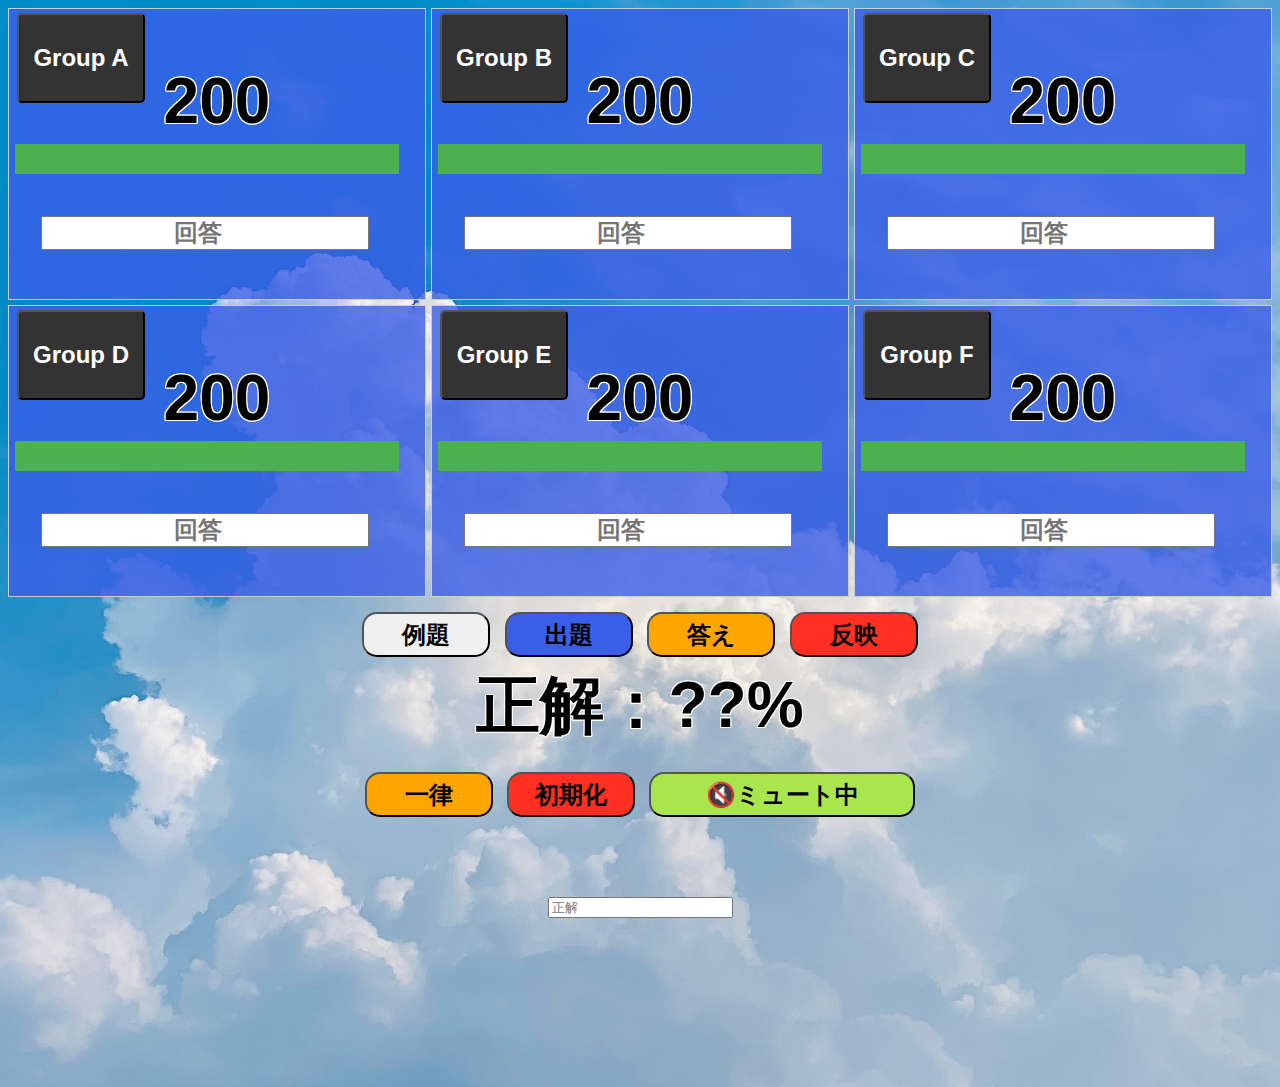
==== Balloon/balloon.html @ 5322d01f "初期体力を変数化" ====
<!DOCTYPE html>
<html lang="en">

<head>
  <meta charset="UTF-8">
  <meta name="viewport" content="width=device-width, initial-scale=1.0">
  <script type="text/javascript" src="./../util/popup.js"></script>
  <script type="text/javascript" src="./../util/audio.js"></script>
  <link rel="stylesheet" href="./../util/default.css" type="text/css">
  <link rel="stylesheet" href="./../util/popup.css" type="text/css">
  <script type="text/javascript" src="popup2.js"></script>
  <link rel="stylesheet" href="popup2.css" type="text/css">
  <title>Percent Balloon</title>
  <style>
    body {
      background-image: url("img/sky.jpg");
      background-size: cover;
      background-position: center;
      background-repeat: no-repeat;
      height: 100vh;
    }

    .grid-container {
      display: grid;
      grid-template-columns: repeat(3, 1fr);
      grid-template-rows: repeat(2, 1fr);
      gap: 5px;
    }

    .website-box {
      position: relative;
      border: 1px solid #ccc;
      padding: 10px;
      height: 30vh;
      text-align: center;
      background-color: rgba(58, 94, 231, 0.8);
    }

    .website-box2 {
      position: relative;
      padding: 10px;
      height: 20vh;
      text-align: center;
    }

    button {
      margin-top: 10px;
    }

    .website-group {
      position: absolute;
      top: 1px;
      left: 5px;
      width: 10vw;
      height: 10vh;
      background-color: #333;
      color: #fff;
      margin: 3px;
      padding: 10px;
      border-radius: 5px;
    }


    .health-bar-container {
      display: flex;
      flex-direction: column;
      align-items: center;
    }

    .health-bar {
      width: 30vw;
      height: 30px;
      background-color: #ddd;
      position: absolute;
      top: 15vh;
      left: 0.5vw;
    }

    .current-health {
      height: 100%;
      background-color: #4CAF50;
      transition: width 0.5s;
    }

    .health-text {
      margin-top: 5vh;
    }

    .answer-text-input {
      width: 25vw;
      position: absolute;
      top: 23vh;
      left: 2.5vw;
    }

    .correct-answer {
      top: 10px;
    }

    .action_button {
      width: 10vw;
      height: 5vh;
      border-radius: 15px;
      margin: calc(5px);
    }
    #muteBtn{width: calc(20vw + 10px);}

    #questionBtn {background: #3a5ee7;}
    #questionBtn:hover {background: #2a4ed7;}
    #answerBtn {background: #ffa500;}
    #answerBtn:hover {background: #ef9500;}
    #reflectBtn {background: #ff2f22;}
    #reflectBtn:hover {background: #ef1f12;}
    #resetBtn {background: #ff2f22;}
    #resetBtn:hover {background: #ef1f12;}
    #addBtn {background: #ffa500;}
    #addBtn:hover {background: #ef9500;}
    #muteBtn{background: #a9e54d;}
    #muteBtn:hover{background: #99d53d;}

  </style>
</head>

<body class="default_text">

  <div class="grid-container">
    <div class="website-box">
      <button class="website-group default_text small_text" onclick="">Group A</button>
      <div class="health-text large_text shadow" id="health-text-1">100</div>
      <div class="health-bar">
        <div class="current-health" id="health-bar-1"></div>
      </div>
      <input type="number" class="answer-text-input default_text small_text" id="answerInput1" placeholder="回答" min="0" step="1" max="100">
    </div>

    <div class="website-box">
      <button class="website-group default_text small_text" onclick="">Group B</button>
      <div class="health-text large_text shadow" id="health-text-2">100</div>
      <div class="health-bar">
        <div class="current-health" id="health-bar-2"></div>
      </div>
      <input type="number" class="answer-text-input default_text small_text" id="answerInput2" placeholder="回答" min="0" step="1" max="100">
    </div>

    <div class="website-box">
      <button class="website-group default_text small_text" onclick="">Group C</button>
      <div class="health-text large_text shadow" id="health-text-3">100</div>
      <div class="health-bar">
        <div class="current-health" id="health-bar-3"></div>
      </div>
      <input type="number" class="answer-text-input default_text small_text" id="answerInput3" placeholder="回答" min="0" step="1" max="100">
    </div>

    <div class="website-box">
      <button class="website-group default_text small_text" onclick="">Group D</button>
      <div class="health-text large_text shadow" id="health-text-4">100</div>
      <div class="health-bar">
        <div class="current-health" id="health-bar-4"></div>
      </div>
      <input type="number" class="answer-text-input default_text small_text" id="answerInput4" placeholder="回答" min="0" step="1" max="100">
    </div>

    <div class="website-box">
      <button class="website-group default_text small_text" onclick="">Group E</button>
      <div class="health-text large_text shadow" id="health-text-5">100</div>
      <div class="health-bar">
        <div class="current-health" id="health-bar-5"></div>
      </div>
      <input type="number" class="answer-text-input default_text small_text" id="answerInput5" placeholder="回答" min="0" step="1" max="100">
    </div>

    <div class="website-box">
      <button class="website-group default_text small_text" onclick="">Group F</button>
      <div class="health-text large_text shadow" id="health-text-6">100</div>
      <div class="health-bar">
        <div class="current-health" id="health-bar-6"></div>
      </div>
      <input type="number" class="answer-text-input default_text small_text" id="answerInput6" placeholder="回答" min="0" step="1" max="100">
    </div>

  </div>

  <div class="website-box2">
    <button id="questionText" class="action_button default_text small_text" onclick="nextQuestion()">例題</button>
    <button id="questionBtn" class="action_button default_text small_text" onclick="showQuestion()">出題</button>
    <button id="answerBtn" class="action_button default_text small_text"
      onclick="showAlert('','答えを表示してよろしいですか?','confirm','showAnswer()')">答え</button>
    <button id="reflectBtn" class="action_button default_text small_text"
      onclick="showAlert('','結果を反映してよろしいですか?','confirm','decreaseHealth()')">反映</button>
    <br>
    <div class="large_text shadow" id="correctAnswer">正解：??%</div>
    <br>
    <button id="addBtn" class="action_button default_text small_text" onclick="addHealth(50)">一律</button>
    <button id="resetBtn" class="action_button default_text small_text"
      onclick="showAlert('','初期化してよろしいですか?','confirm','resetHealth()')">初期化</button>
    <button class="action_button default_text small_text" onclick ="mute(this)" id="muteBtn">🔇ミュート中</button>
  </div>
  <br><br><br><br><br>
  <div class="website-box2">
    <input type="password" class="correct-answer" id="correctAnswerInput" placeholder="正解" min="0" step="1"
      max="100"><br><br>
  </div>


  <script>
    var muting = true;
    function mute(obj){
      if(muting == true){
        muting = false;
        obj.innerHTML="🎵　通知中　"
      }else if (muting == false){
        stopAllAlarms();
        muting = true;
        obj.innerHTML = "🔇ミュート中";
      }
    }

    let questionNumber = 0;
    let startHealth = 200;
    let QAdict = {
      "2022年の国内向け新車販売台数、<br>トヨタ車のシェアは何%?":47,
      "日本の米の収穫量、<br>新潟県が占める割合、何%?":8,
      "日本で落とした財布が<br>無事に戻ってくる確率、何%?":63,
      "50代男性。<br>過去に職務質問をされたことがある人、何%?":44,
      "働く女性に聞いた! <br>宝くじで1億円以上当たったら<br>今の仕事を辞める人、何%?":68,
      "これまでに会社を<br>「ズル休み」したことがある人は何%?":38,
      "自販機の下にお金が落ちている確率、何%?":10,
      "飛行機内<br>「お客様の中にお医者様はいませんか!?」<br>⇒いる確率、何%?":49,
      "共働き夫婦。<br>お互いの収入を知らない人は何%?":12,

      "20~30代。<br>LINEで告白したことある人、何%?":44,
      "夫婦で同じベッドで寝ている人の割合、何%?":28,
      "18歳~26歳。<br>「充実させたいのは仕事よりプライベート!」、何%?":68,
      "おみくじを引いたら<br>なんと「大凶」!!この確率、何%?":0,
      "みそ汁の一番好きな具材は<br>『豆腐』、何%?":11,
      "大学生。<br>アルバイトをしたことがない人は何%?(2022)":4,
      "スマホをフィルムやケースで<br>保護している人、何%?":88,
      "日本の18歳、生成AIを<br>使ったことがある人は何%?(2023/08)":36,
      "10~30代。直近1ヵ月以内に<br>スマホゲームでお金を使った人、何%?":28,
      "日本国内の<br>iPhoneシェア、何%?(2023/08)":69,
      "小中学生。<br>親と同じ仕事をしたい人は何%?":35,
      "日本の年次有給休暇取得率は何%?(2022)":62,
    }

    function nextQuestion() {
      questionNumber++;
      updateQuestionText();
    }

    function updateQuestionText() {
      const questionTextElement = document.getElementById('questionText');
      questionTextElement.textContent = questionNumber + '問目';
    }

    function showQuestion() {
      if (muting == false){
        const sound = playAlarm("img/question.mp3", false);
      }
      const questionTextElement = document.getElementById('questionText');
      showAlert2(questionTextElement.textContent, Object.keys(QAdict)[questionNumber]);
    }

    function showAnswer() {
      if (muting == false){
        const sound = playAlarm("img/drumroll1.mp3", false);
      }
      animateNumber();
    }

    const numHealthBars = 6;
    let currentHealth = Array.from({ length: numHealthBars }, () => startHealth);
    updateHealthBars();

    function resetHealth() {
      currentHealth = Array.from({ length: numHealthBars }, () => startHealth);
      updateHealthBars();
      questionNumber = 1;
      updateQuestionText()
      for (let barNumber = 1; barNumber <= numHealthBars; barNumber++) {
        const inputAnswerInput = document.getElementById(`answerInput${barNumber}`);
        inputAnswerInput.value = "";
      }
    }
    function addHealth(value=50) {
      for (let barNumber = 1; barNumber <= numHealthBars; barNumber++) {
        currentHealth[barNumber - 1] = currentHealth[barNumber - 1] + value;
      }
      updateHealthBars();
    }

    function decreaseHealth() {
      for (let barNumber = 1; barNumber <= numHealthBars; barNumber++) {
        const inputAnswerInput = document.getElementById(`answerInput${barNumber}`);
        const correctAnswer = document.getElementById('correctAnswerInput').value;
        if (inputAnswerInput.value == ''){
          continue;
        }
        const inputAnswer = parseInt(inputAnswerInput.value);
        if (inputAnswer == correctAnswer) {
          if (muting == false){
            const sound = playAlarm("img/fanfare.mp3", false);
          }
        }
        const decreaseAmount = Math.abs(inputAnswer - correctAnswer);
        const newHealth = Math.max(0, currentHealth[barNumber - 1] - decreaseAmount);
        currentHealth[barNumber - 1] = newHealth;
        inputAnswerInput.value = "";
      }
      updateHealthBars();
    }

    function updateHealthBars() {
      for (let i = 1; i <= numHealthBars; i++) {
        const healthBar = document.getElementById(`health-bar-${i}`);
        const healthNumber = document.getElementById(`health-text-${i}`);
        healthBar.style.width = (currentHealth[i - 1] / (startHealth / 100)) + '%';
        healthNumber.textContent = currentHealth[i - 1];
        if (currentHealth[i - 1] <= 0) {
          healthNumber.style.color = "red";
        } else if (currentHealth[i - 1] <= 20) {
          healthNumber.style.color = "orange";
        } else {
          healthNumber.style.color = "black";
        }
      }
    }

    function set2fig(num) {
      if (num < 10) {
        return "0" + String(num);
      } else {
        return String(num);
      }
    }

    function animateNumber() {
      var inputNumber = document.getElementById('correctAnswerInput');
      if (Object.keys(QAdict).length >= questionNumber) {
        let firstQuestion = Object.keys(QAdict)[questionNumber];
        inputNumber.value = QAdict[firstQuestion];
      }
      const resultDisplay = document.getElementById('correctAnswer');
      const targetNumber = parseInt(inputNumber.value, 10) || 0;
      const animationDuration = 4000; // 4 seconds
      const animationInterval = 50; // Update every 50 milliseconds
      const steps = animationDuration / animationInterval;

      let currentNumber = 0;
      let stepCount = 0;

      const animationIntervalId = setInterval(() => {
        currentNumber = Math.floor(Math.random() * 100); // Random number between 0 and 99
        resultDisplay.textContent = "正解：" + set2fig(currentNumber) + "%";
        stepCount++;

        if (stepCount >= steps) {
          clearInterval(animationIntervalId);
          resultDisplay.textContent = "正解：" + set2fig(targetNumber) + "%";
          if (muting == false){
            const sound = playAlarm("img/drumroll2.mp3", false);
          }
        }
      }, animationInterval);
    }

  </script>

</body>

</html>
---- util/default.css ----
.default_text {
    font-family: 'Helvetica', sans-serif;
    font-weight: bold;
    text-align: center;
    color: black;
}
.defaultBtn {
    border-radius: 15px;
}

.shadow {
    text-shadow: 1px 1px 0 #FFF, -1px -1px 0 #FFF,
        -1px 1px 0 #FFF, 1px -1px 0 #FFF,
        0px 1px 0 #FFF, 0-1px 0 #FFF,
        -1px 0 0 #FFF, 1px 0 0 #FFF;
}

.large_text{
    font-size: 64px;
}
.middle_text{
    font-size: 36px;
}
.small_text{
    font-size: 24px;
}

@media screen and (max-width:900px){
    .large_text{
        font-size: 48px;
    }
    .middle_text{
        font-size: 27px;
    }
    .small_text{
        font-size: 18px;
    }
}
@media screen and (max-width:600px){
    .large_text{
        font-size: 21px;
    }
    .middle_text{
        font-size: 12px;
    }
    .small_text{
        font-size: 8px;
    }
}
@media screen and (max-width:400px){
    .large_text{
        font-size: 16px;
    }
    .middle_text{
        font-size: 9px;
    }
    .small_text{
        font-size: 6px;
    }
}
@media screen and (max-width:300px){
    .large_text{
        font-size: 10px;
    }
    .middle_text{
        font-size: 6px;
    }
    .small_text{
        font-size: 4px;
    }
}
@media screen and (max-width:200px){
    .large_text{
        font-size: 8px;
    }
    .middle_text{
        font-size: 4px;
    }
    .small_text{
        font-size: 3px;
    }
}
---- util/popup.css ----
/*ここからバナー*/
.banner{
    position : fixed;
    top : -700px;
    left : 25vw;
    width: 50vw;
    background: rgba(55,55,55,0.9);
    text-shadow:none;
    color:white;
    text-align:center;
    z-index:29;
    border-radius : 20px;
    border : solid 3px white;
    animation: animation-banner 5s;
  }
  .banner p{
    overflow: hidden;
    text-overflow: ellipsis;
    white-space: nowrap;
  }
  @keyframes animation-banner {
    0%{top:-700px;display:block;}
    6%{top:20px;}
    9%{top:0px;}
    13%{top:12px;}
    19%{top:5px;}
    90%{top:5px;}
    92%{top:7px;}
    100%{top:-700px;}
  }
  @keyframes animation-banner-up {
    0%{top:0px;}
    100%{top:-700px;}
  }
  
  /*ここからアラート*/
    .bgAlert{
      position:fixed;
      top:0px;
      right:0px;
      width:100%;
      height:100%;
      background: rgba(0,0,0,0.5);
      animation:animation-background 0.3s;
      z-index:29;
    }
    .alert{
      background:rgba(55,55,55,0.9);
      border-radius:30px;
      color: white;
      padding: 20px;
      position :fixed;
      top: 50%;
      left:50%;
      transform:translate(-50%,-50%);
      text-shadow: none;
      text-align: center;
      overflow: hidden;
      border: solid 3px white;
      animation: animation-popup 0.3s;
    }
    .alert p{
      font-size:120%;
    }
    .alert button{
      color: white;
      background: rgba(200,200,200,0.5);
      width:calc(50% - 10px);
      border-radius: 30px;
      margin: 5px 5px;
      outline-color: white;
      padding:10px;
      border: 2px solid white;
    }
    .alert button:active {
      border-color: #AAA;
      color:#AAA;
      background: rgba(0,0,0,0.7);
    }
    .alert div{
      font-size:70%;
      text-align: right;
    }
  
    @keyframes animation-background{
      0%{display:  none; background: rgba(0,0,0,0);}
      1%{display:  block;background: rgba(0,0,0,0);}
      100%{display:block;background: rgba(0,0,0,0.5);}
    }
    @keyframes animation-popup{
      0%{display:none  ;padding-top: 0px;padding-bottom :0px;height:0px;}
      20%{display:block;padding : 0px;height:0px;}
      25%{display:block;padding : 0px 60px;height:0px;}
      40%{display:block;padding : 10px 20px;height:0px;}
      90%{display:block;padding-top: 25px;padding-bottom :25px;height:auto;}
      100%{display:block;padding-top: 20px;padding-bottom :20px;height:auto;}
    }
    /*ここまでアラート*/
---- Balloon/popup2.css ----
/*ここからバナー*/
.banner2{
    position : fixed;
    top : -700px;
    left : 25vw;
    width: 50vw;
    background: rgba(55,55,55,0.9);
    text-shadow:none;
    color:white;
    text-align:center;
    z-index:29;
    border-radius : 20px;
    border : solid 3px white;
    animation: animation-banner 5s;
  }
  .banner2 p{
    overflow: hidden;
    text-overflow: ellipsis;
    white-space: nowrap;
  }
  @keyframes animation-banner {
    0%{top:-700px;display:block;}
    6%{top:20px;}
    9%{top:0px;}
    13%{top:12px;}
    19%{top:5px;}
    90%{top:5px;}
    92%{top:7px;}
    100%{top:-700px;}
  }
  @keyframes animation-banner-up {
    0%{top:0px;}
    100%{top:-700px;}
  }
  
  /*ここからアラート*/
    .bgAlert2{
      position:fixed;
      top:0px;
      right:0px;
      width:100%;
      height:100%;
      background: rgba(0,0,0,0.5);
      animation:animation-background 0.3s;
      z-index:29;
    }
    .alert2{
      background:rgba(55,55,55,0.9);
      border-radius:30px;
      color: white;
      padding: 20px;
      position :fixed;
      top: 50%;
      left:50%;
      transform:translate(-50%,-50%);
      text-shadow: none;
      text-align: center;
      overflow: hidden;
      border: solid 3px white;
      animation: animation-popup 0.3s;
    }
    .alert2 p{
      font-size:300%;
    }
    .alert2 button{
      color: white;
      background: rgba(200,200,200,0.5);
      width:calc(50% - 10px);
      border-radius: 30px;
      margin: 5px 5px;
      outline-color: white;
      padding:10px;
      border: 2px solid white;
    }
    .alert2 button:active {
      border-color: #AAA;
      color:#AAA;
      background: rgba(0,0,0,0.7);
    }
    .alert2 div{
      font-size:200%;
      text-align: right;
    }
  
    @keyframes animation-background{
      0%{display:  none; background: rgba(0,0,0,0);}
      1%{display:  block;background: rgba(0,0,0,0);}
      100%{display:block;background: rgba(0,0,0,0.5);}
    }
    @keyframes animation-popup{
      0%{display:none  ;padding-top: 0px;padding-bottom :0px;height:0px;}
      20%{display:block;padding : 0px;height:0px;}
      25%{display:block;padding : 0px 60px;height:0px;}
      40%{display:block;padding : 10px 20px;height:0px;}
      90%{display:block;padding-top: 25px;padding-bottom :25px;height:auto;}
      100%{display:block;padding-top: 20px;padding-bottom :20px;height:auto;}
    }
    /*ここまでアラート*/
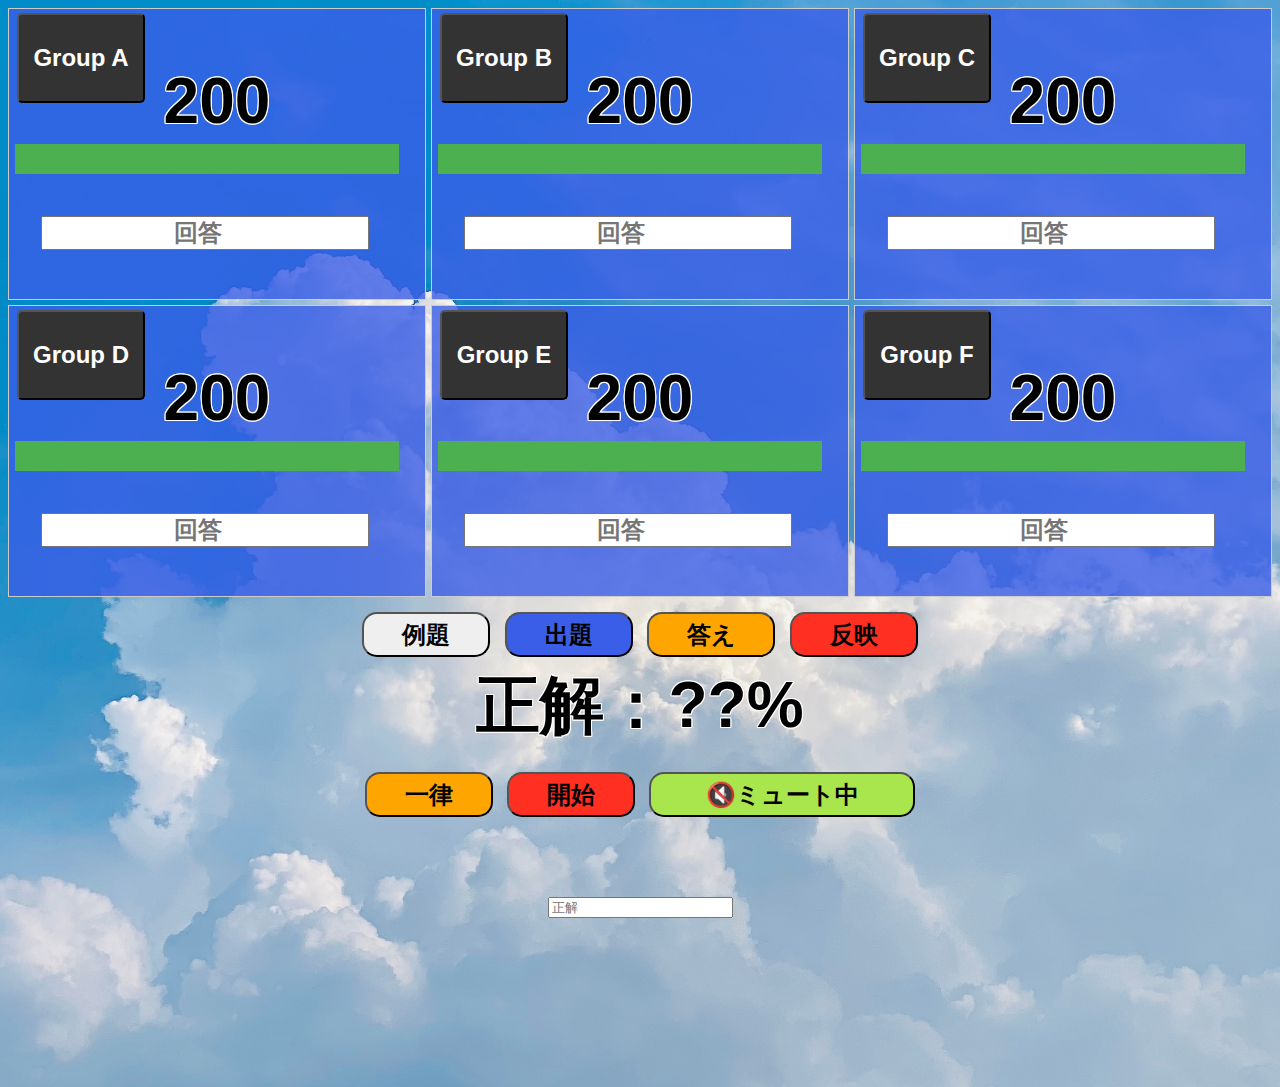
==== commit fd993b8c: "文字選択・拡大防止" ====
--- a/Balloon/balloon.html
+++ b/Balloon/balloon.html
@@ -10,14 +10,20 @@
   <link rel="stylesheet" href="./../util/popup.css" type="text/css">
   <script type="text/javascript" src="popup2.js"></script>
   <link rel="stylesheet" href="popup2.css" type="text/css">
+  <meta name="apple-mobile-web-app-status-bar-style" content="black">
+  <meta name="apple-mobile-web-app-capable" content="yes">
   <title>Percent Balloon</title>
   <style>
+    html{
+      touch-action: manipulation;
+    }
     body {
       background-image: url("img/sky.jpg");
       background-size: cover;
       background-position: center;
       background-repeat: no-repeat;
       height: 100vh;
+      user-select: none;
     }
 
     .grid-container {
@@ -103,21 +109,58 @@
       border-radius: 15px;
       margin: calc(5px);
     }
-    #muteBtn{width: calc(20vw + 10px);}
-
-    #questionBtn {background: #3a5ee7;}
-    #questionBtn:hover {background: #2a4ed7;}
-    #answerBtn {background: #ffa500;}
-    #answerBtn:hover {background: #ef9500;}
-    #reflectBtn {background: #ff2f22;}
-    #reflectBtn:hover {background: #ef1f12;}
-    #resetBtn {background: #ff2f22;}
-    #resetBtn:hover {background: #ef1f12;}
-    #addBtn {background: #ffa500;}
-    #addBtn:hover {background: #ef9500;}
-    #muteBtn{background: #a9e54d;}
-    #muteBtn:hover{background: #99d53d;}
-
+
+    #muteBtn {
+      width: calc(20vw + 10px);
+    }
+
+    #questionBtn {
+      background: #3a5ee7;
+    }
+
+    #questionBtn:hover {
+      background: #2a4ed7;
+    }
+
+    #answerBtn {
+      background: #ffa500;
+    }
+
+    #answerBtn:hover {
+      background: #ef9500;
+    }
+
+    #reflectBtn {
+      background: #ff2f22;
+    }
+
+    #reflectBtn:hover {
+      background: #ef1f12;
+    }
+
+    #resetBtn {
+      background: #ff2f22;
+    }
+
+    #resetBtn:hover {
+      background: #ef1f12;
+    }
+
+    #addBtn {
+      background: #ffa500;
+    }
+
+    #addBtn:hover {
+      background: #ef9500;
+    }
+
+    #muteBtn {
+      background: #a9e54d;
+    }
+
+    #muteBtn:hover {
+      background: #99d53d;
+    }
   </style>
 </head>
 
@@ -130,7 +173,8 @@
       <div class="health-bar">
         <div class="current-health" id="health-bar-1"></div>
       </div>
-      <input type="number" class="answer-text-input default_text small_text" id="answerInput1" placeholder="回答" min="0" step="1" max="100">
+      <input type="number" class="answer-text-input default_text small_text" id="answerInput1" placeholder="回答" min="0"
+        step="1" max="100">
     </div>
 
     <div class="website-box">
@@ -139,7 +183,8 @@
       <div class="health-bar">
         <div class="current-health" id="health-bar-2"></div>
       </div>
-      <input type="number" class="answer-text-input default_text small_text" id="answerInput2" placeholder="回答" min="0" step="1" max="100">
+      <input type="number" class="answer-text-input default_text small_text" id="answerInput2" placeholder="回答" min="0"
+        step="1" max="100">
     </div>
 
     <div class="website-box">
@@ -148,7 +193,8 @@
       <div class="health-bar">
         <div class="current-health" id="health-bar-3"></div>
       </div>
-      <input type="number" class="answer-text-input default_text small_text" id="answerInput3" placeholder="回答" min="0" step="1" max="100">
+      <input type="number" class="answer-text-input default_text small_text" id="answerInput3" placeholder="回答" min="0"
+        step="1" max="100">
     </div>
 
     <div class="website-box">
@@ -157,7 +203,8 @@
       <div class="health-bar">
         <div class="current-health" id="health-bar-4"></div>
       </div>
-      <input type="number" class="answer-text-input default_text small_text" id="answerInput4" placeholder="回答" min="0" step="1" max="100">
+      <input type="number" class="answer-text-input default_text small_text" id="answerInput4" placeholder="回答" min="0"
+        step="1" max="100">
     </div>
 
     <div class="website-box">
@@ -166,7 +213,8 @@
       <div class="health-bar">
         <div class="current-health" id="health-bar-5"></div>
       </div>
-      <input type="number" class="answer-text-input default_text small_text" id="answerInput5" placeholder="回答" min="0" step="1" max="100">
+      <input type="number" class="answer-text-input default_text small_text" id="answerInput5" placeholder="回答" min="0"
+        step="1" max="100">
     </div>
 
     <div class="website-box">
@@ -175,7 +223,8 @@
       <div class="health-bar">
         <div class="current-health" id="health-bar-6"></div>
       </div>
-      <input type="number" class="answer-text-input default_text small_text" id="answerInput6" placeholder="回答" min="0" step="1" max="100">
+      <input type="number" class="answer-text-input default_text small_text" id="answerInput6" placeholder="回答" min="0"
+        step="1" max="100">
     </div>
 
   </div>
@@ -192,8 +241,8 @@
     <br>
     <button id="addBtn" class="action_button default_text small_text" onclick="addHealth(50)">一律</button>
     <button id="resetBtn" class="action_button default_text small_text"
-      onclick="showAlert('','初期化してよろしいですか?','confirm','resetHealth()')">初期化</button>
-    <button class="action_button default_text small_text" onclick ="mute(this)" id="muteBtn">🔇ミュート中</button>
+      onclick="showAlert('','初期化してよろしいですか?','confirm','resetHealth()')">開始</button>
+    <button class="action_button default_text small_text" onclick="mute(this)" id="muteBtn">🔇ミュート中</button>
   </div>
   <br><br><br><br><br>
   <div class="website-box2">
@@ -204,11 +253,11 @@
 
   <script>
     var muting = true;
-    function mute(obj){
-      if(muting == true){
+    function mute(obj) {
+      if (muting == true) {
         muting = false;
-        obj.innerHTML="🎵　通知中　"
-      }else if (muting == false){
+        obj.innerHTML = "🎵　通知中　"
+      } else if (muting == false) {
         stopAllAlarms();
         muting = true;
         obj.innerHTML = "🔇ミュート中";
@@ -218,28 +267,28 @@
     let questionNumber = 0;
     let startHealth = 200;
     let QAdict = {
-      "2022年の国内向け新車販売台数、<br>トヨタ車のシェアは何%?":47,
-      "日本の米の収穫量、<br>新潟県が占める割合、何%?":8,
-      "日本で落とした財布が<br>無事に戻ってくる確率、何%?":63,
-      "50代男性。<br>過去に職務質問をされたことがある人、何%?":44,
-      "働く女性に聞いた! <br>宝くじで1億円以上当たったら<br>今の仕事を辞める人、何%?":68,
-      "これまでに会社を<br>「ズル休み」したことがある人は何%?":38,
-      "自販機の下にお金が落ちている確率、何%?":10,
-      "飛行機内<br>「お客様の中にお医者様はいませんか!?」<br>⇒いる確率、何%?":49,
-      "共働き夫婦。<br>お互いの収入を知らない人は何%?":12,
-
-      "20~30代。<br>LINEで告白したことある人、何%?":44,
-      "夫婦で同じベッドで寝ている人の割合、何%?":28,
-      "18歳~26歳。<br>「充実させたいのは仕事よりプライベート!」、何%?":68,
-      "おみくじを引いたら<br>なんと「大凶」!!この確率、何%?":0,
-      "みそ汁の一番好きな具材は<br>『豆腐』、何%?":11,
-      "大学生。<br>アルバイトをしたことがない人は何%?(2022)":4,
-      "スマホをフィルムやケースで<br>保護している人、何%?":88,
-      "日本の18歳、生成AIを<br>使ったことがある人は何%?(2023/08)":36,
-      "10~30代。直近1ヵ月以内に<br>スマホゲームでお金を使った人、何%?":28,
-      "日本国内の<br>iPhoneシェア、何%?(2023/08)":69,
-      "小中学生。<br>親と同じ仕事をしたい人は何%?":35,
-      "日本の年次有給休暇取得率は何%?(2022)":62,
+      "2022年の国内向け新車販売台数、<br>トヨタ車のシェアは何%?": 47,
+      "日本の米の収穫量、<br>新潟県が占める割合、何%?": 8,
+      "日本で落とした財布が<br>無事に戻ってくる確率、何%?": 63,
+      "50代男性。<br>過去に職務質問をされたことがある人、何%?": 44,
+      "働く女性に聞いた! <br>宝くじで1億円以上当たったら<br>今の仕事を辞める人、何%?": 68,
+      "これまでに会社を<br>「ズル休み」したことがある人は何%?": 38,
+      "自販機の下にお金が落ちている確率、何%?": 10,
+      "飛行機内<br>「お客様の中にお医者様はいませんか!?」<br>⇒いる確率、何%?": 49,
+      "共働き夫婦。<br>お互いの収入を知らない人は何%?": 12,
+
+      "20~30代。<br>LINEで告白したことある人、何%?": 44,
+      "おみくじを引いたら<br>なんと「大凶」!!この確率、何%?(鶴岡八幡宮)": 4,
+      "18歳~26歳。<br>「充実させたいのは仕事よりプライベート!」、何%?": 68,
+      "夫婦で同じベッドで寝ている人の割合、何%?": 28,
+      "みそ汁の一番好きな具材は<br>『豆腐』、何%?": 11,
+      "大学生。<br>アルバイトをしたことがない人は何%?(2022)": 4,
+      "スマホをフィルムやケースで<br>保護している人、何%?": 88,
+      "日本の18歳、生成AIを<br>使ったことがある人は何%?(2023/08)": 36,
+      "10~30代。直近1ヵ月以内に<br>スマホゲームでお金を使った人、何%?": 28,
+      "日本国内の<br>iPhoneシェア、何%?(2023/08)": 69,
+      "小中学生。<br>親と同じ仕事をしたい人は何%?": 35,
+      "日本の年次有給休暇取得率は何%?(2022)": 62,
     }
 
     function nextQuestion() {
@@ -253,7 +302,7 @@
     }
 
     function showQuestion() {
-      if (muting == false){
+      if (muting == false) {
         const sound = playAlarm("img/question.mp3", false);
       }
       const questionTextElement = document.getElementById('questionText');
@@ -261,7 +310,7 @@
     }
 
     function showAnswer() {
-      if (muting == false){
+      if (muting == false) {
         const sound = playAlarm("img/drumroll1.mp3", false);
       }
       animateNumber();
@@ -281,7 +330,7 @@
         inputAnswerInput.value = "";
       }
     }
-    function addHealth(value=50) {
+    function addHealth(value = 50) {
       for (let barNumber = 1; barNumber <= numHealthBars; barNumber++) {
         currentHealth[barNumber - 1] = currentHealth[barNumber - 1] + value;
       }
@@ -292,12 +341,12 @@
       for (let barNumber = 1; barNumber <= numHealthBars; barNumber++) {
         const inputAnswerInput = document.getElementById(`answerInput${barNumber}`);
         const correctAnswer = document.getElementById('correctAnswerInput').value;
-        if (inputAnswerInput.value == ''){
+        if (inputAnswerInput.value == '') {
           continue;
         }
         const inputAnswer = parseInt(inputAnswerInput.value);
         if (inputAnswer == correctAnswer) {
-          if (muting == false){
+          if (muting == false) {
             const sound = playAlarm("img/fanfare.mp3", false);
           }
         }
@@ -356,7 +405,7 @@
         if (stepCount >= steps) {
           clearInterval(animationIntervalId);
           resultDisplay.textContent = "正解：" + set2fig(targetNumber) + "%";
-          if (muting == false){
+          if (muting == false) {
             const sound = playAlarm("img/drumroll2.mp3", false);
           }
         }
--- a/Balloon/popup2.css
+++ b/Balloon/popup2.css
@@ -49,6 +49,7 @@
       border-radius:30px;
       color: white;
       padding: 20px;
+      width: 80vw;
       position :fixed;
       top: 50%;
       left:50%;
@@ -77,9 +78,14 @@
       color:#AAA;
       background: rgba(0,0,0,0.7);
     }
+    .alert2 h2{
+      font-size:300%;
+      color: yellow;
+    }
     .alert2 div{
-      font-size:200%;
+      font-size:250%;
       text-align: right;
+      color: red;
     }
   
     @keyframes animation-background{
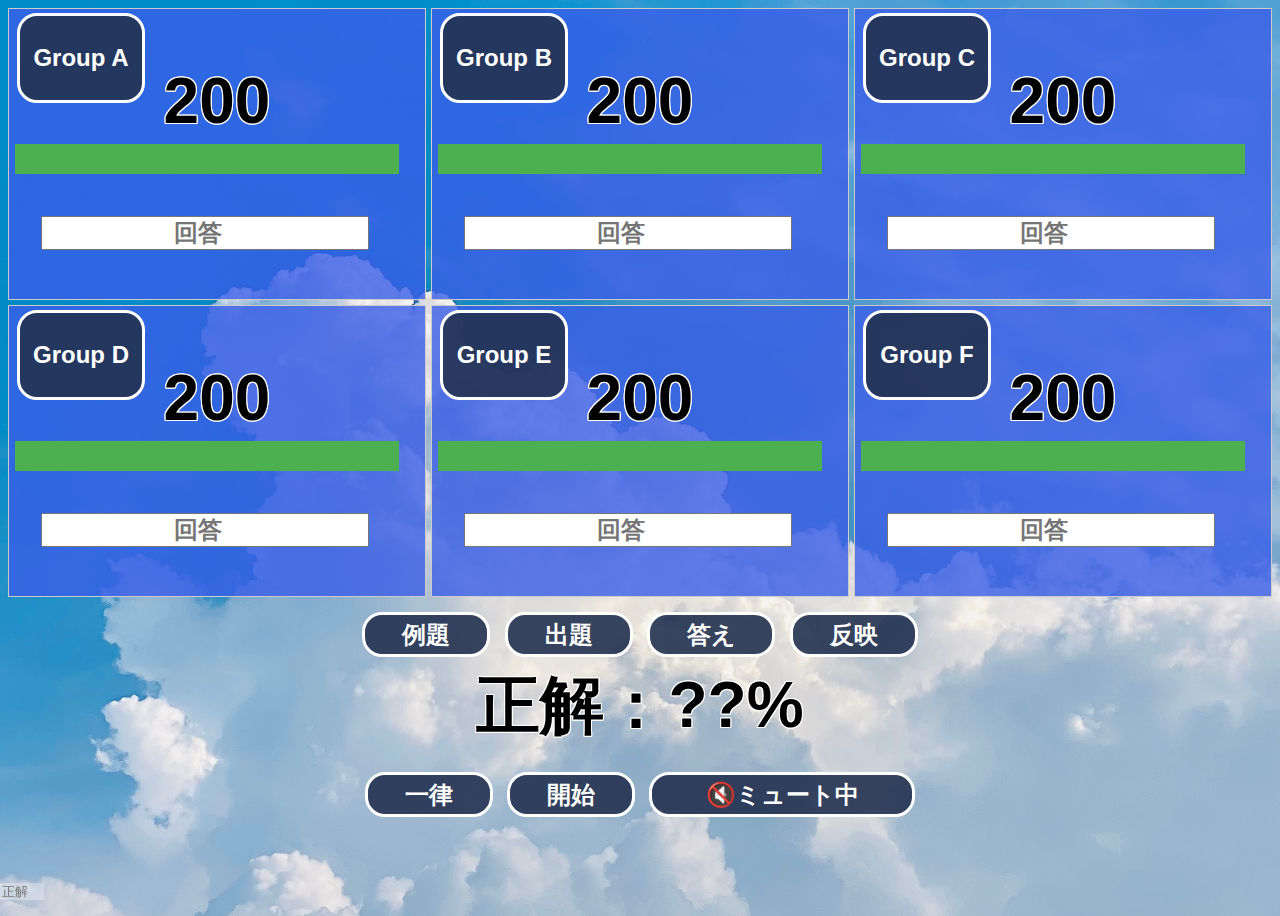
==== commit eb53a605: "画面調整" ====
--- a/Balloon/balloon.html
+++ b/Balloon/balloon.html
@@ -14,9 +14,16 @@
   <meta name="apple-mobile-web-app-capable" content="yes">
   <title>Percent Balloon</title>
   <style>
-    html{
+    :root {
+      /*色指定*/
+      --use-color-a2: rgba(36, 50, 80, 0.9);
+      --use-color-c1: rgba(101, 154, 210, 0.7);
+    }
+
+    html {
       touch-action: manipulation;
     }
+
     body {
       background-image: url("img/sky.jpg");
       background-size: cover;
@@ -59,13 +66,9 @@
       left: 5px;
       width: 10vw;
       height: 10vh;
-      background-color: #333;
-      color: #fff;
       margin: 3px;
       padding: 10px;
-      border-radius: 5px;
-    }
-
+    }
 
     .health-bar-container {
       display: flex;
@@ -100,7 +103,12 @@
     }
 
     .correct-answer {
-      top: 10px;
+      position: fixed;
+      bottom: 0vh;
+      left: 0vw;
+      background-color: rgba(255, 255, 255, 0.3);
+      border: rgba(255, 255, 255, 0.1);
+      width: 40px;
     }
 
     .action_button {
@@ -114,52 +122,21 @@
       width: calc(20vw + 10px);
     }
 
-    #questionBtn {
-      background: #3a5ee7;
-    }
-
-    #questionBtn:hover {
-      background: #2a4ed7;
-    }
-
-    #answerBtn {
-      background: #ffa500;
-    }
-
-    #answerBtn:hover {
-      background: #ef9500;
-    }
-
-    #reflectBtn {
-      background: #ff2f22;
-    }
-
-    #reflectBtn:hover {
-      background: #ef1f12;
-    }
-
-    #resetBtn {
-      background: #ff2f22;
-    }
-
-    #resetBtn:hover {
-      background: #ef1f12;
-    }
-
-    #addBtn {
-      background: #ffa500;
-    }
-
-    #addBtn:hover {
-      background: #ef9500;
-    }
-
-    #muteBtn {
-      background: #a9e54d;
-    }
-
-    #muteBtn:hover {
-      background: #99d53d;
+    .Btn {
+      background-color: var(--use-color-a2);
+      color: white;
+      text-shadow: none;
+      text-align: center;
+      border: solid 3px white;
+      border-radius: 20px;
+    }
+
+    .Btn:hover {
+      background-color: var(--use-color-c1);
+    }
+
+    .Selected {
+      background-color: var(--use-color-c1);
     }
   </style>
 </head>
@@ -168,7 +145,7 @@
 
   <div class="grid-container">
     <div class="website-box">
-      <button class="website-group default_text small_text" onclick="">Group A</button>
+      <button class="Btn website-group default_text small_text" onclick="">Group A</button>
       <div class="health-text large_text shadow" id="health-text-1">100</div>
       <div class="health-bar">
         <div class="current-health" id="health-bar-1"></div>
@@ -178,7 +155,7 @@
     </div>
 
     <div class="website-box">
-      <button class="website-group default_text small_text" onclick="">Group B</button>
+      <button class="Btn website-group default_text small_text" onclick="">Group B</button>
       <div class="health-text large_text shadow" id="health-text-2">100</div>
       <div class="health-bar">
         <div class="current-health" id="health-bar-2"></div>
@@ -188,7 +165,7 @@
     </div>
 
     <div class="website-box">
-      <button class="website-group default_text small_text" onclick="">Group C</button>
+      <button class="Btn website-group default_text small_text" onclick="">Group C</button>
       <div class="health-text large_text shadow" id="health-text-3">100</div>
       <div class="health-bar">
         <div class="current-health" id="health-bar-3"></div>
@@ -198,7 +175,7 @@
     </div>
 
     <div class="website-box">
-      <button class="website-group default_text small_text" onclick="">Group D</button>
+      <button class="Btn website-group default_text small_text" onclick="">Group D</button>
       <div class="health-text large_text shadow" id="health-text-4">100</div>
       <div class="health-bar">
         <div class="current-health" id="health-bar-4"></div>
@@ -208,7 +185,7 @@
     </div>
 
     <div class="website-box">
-      <button class="website-group default_text small_text" onclick="">Group E</button>
+      <button class="Btn website-group default_text small_text" onclick="">Group E</button>
       <div class="health-text large_text shadow" id="health-text-5">100</div>
       <div class="health-bar">
         <div class="current-health" id="health-bar-5"></div>
@@ -218,7 +195,7 @@
     </div>
 
     <div class="website-box">
-      <button class="website-group default_text small_text" onclick="">Group F</button>
+      <button class="Btn website-group default_text small_text" onclick="">Group F</button>
       <div class="health-text large_text shadow" id="health-text-6">100</div>
       <div class="health-bar">
         <div class="current-health" id="health-bar-6"></div>
@@ -230,25 +207,25 @@
   </div>
 
   <div class="website-box2">
-    <button id="questionText" class="action_button default_text small_text" onclick="nextQuestion()">例題</button>
-    <button id="questionBtn" class="action_button default_text small_text" onclick="showQuestion()">出題</button>
-    <button id="answerBtn" class="action_button default_text small_text"
+    <button id="questionText" class="Btn action_button default_text small_text" onclick="nextQuestion()">例題</button>
+    <button id="questionBtn" class="Btn action_button default_text small_text" onclick="showQuestion()">出題</button>
+    <button id="answerBtn" class="Btn action_button default_text small_text"
       onclick="showAlert('','答えを表示してよろしいですか?','confirm','showAnswer()')">答え</button>
-    <button id="reflectBtn" class="action_button default_text small_text"
+    <button id="reflectBtn" class="Btn action_button default_text small_text"
       onclick="showAlert('','結果を反映してよろしいですか?','confirm','decreaseHealth()')">反映</button>
     <br>
     <div class="large_text shadow" id="correctAnswer">正解：??%</div>
     <br>
-    <button id="addBtn" class="action_button default_text small_text" onclick="addHealth(50)">一律</button>
-    <button id="resetBtn" class="action_button default_text small_text"
+    <button id="addBtn" class="Btn action_button default_text small_text" onclick="addHealth(50)">一律</button>
+    <button id="resetBtn" class="Btn action_button default_text small_text"
       onclick="showAlert('','初期化してよろしいですか?','confirm','resetHealth()')">開始</button>
-    <button class="action_button default_text small_text" onclick="mute(this)" id="muteBtn">🔇ミュート中</button>
-  </div>
-  <br><br><br><br><br>
-  <div class="website-box2">
+    <button class="Btn action_button default_text small_text" onclick="mute(this)" id="muteBtn">🔇ミュート中</button>
     <input type="password" class="correct-answer" id="correctAnswerInput" placeholder="正解" min="0" step="1"
       max="100"><br><br>
   </div>
+  <!-- <br><br><br><br><br>
+  <div class="website-box2">
+  </div> -->
 
 
   <script>
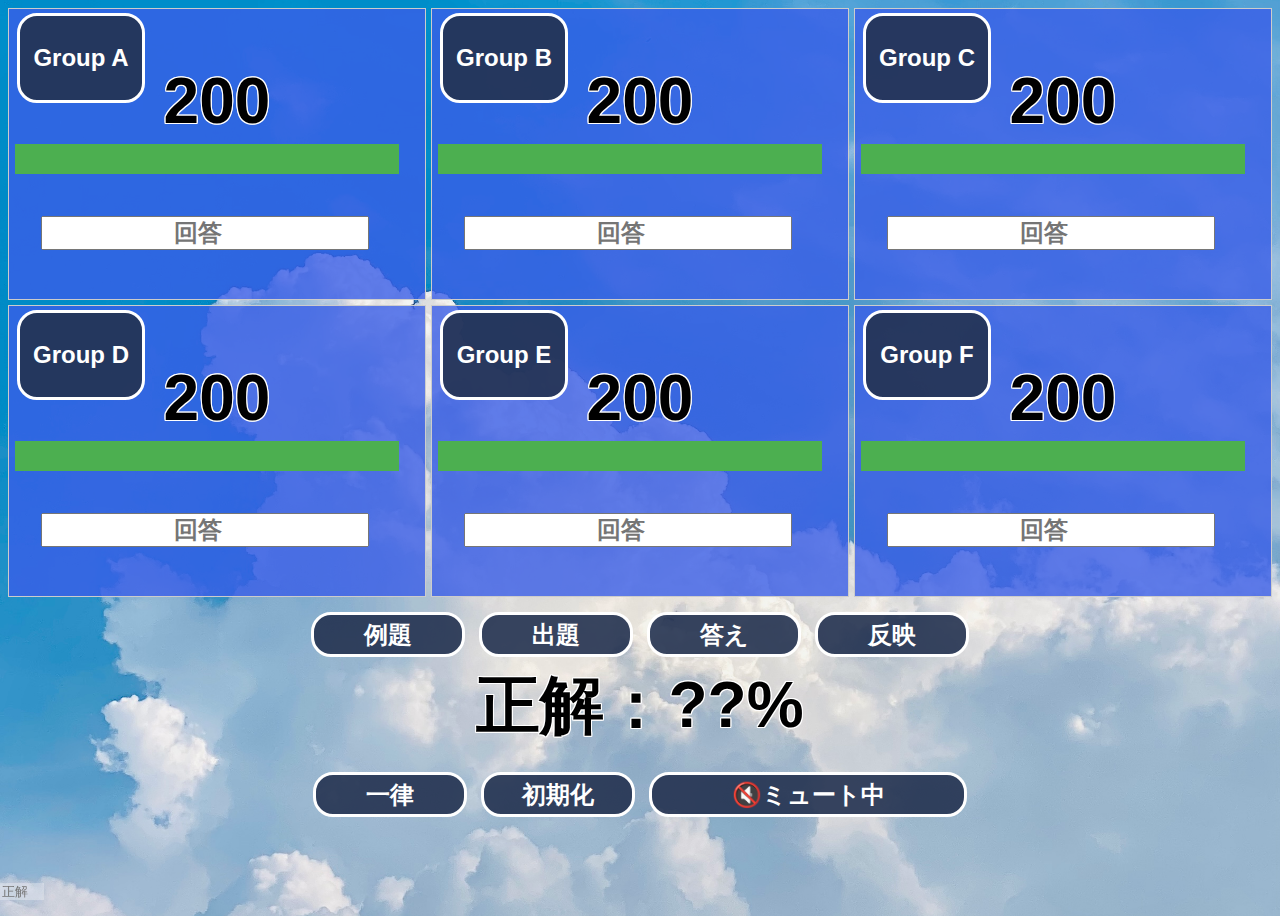
==== commit d0fec496: "ボタンサイズ変更" ====
--- a/Balloon/balloon.html
+++ b/Balloon/balloon.html
@@ -112,14 +112,14 @@
     }
 
     .action_button {
-      width: 10vw;
+      width: 12vw;
       height: 5vh;
       border-radius: 15px;
       margin: calc(5px);
     }
 
     #muteBtn {
-      width: calc(20vw + 10px);
+      width: calc(24vw + 10px);
     }
 
     .Btn {
@@ -218,7 +218,7 @@
     <br>
     <button id="addBtn" class="Btn action_button default_text small_text" onclick="addHealth(50)">一律</button>
     <button id="resetBtn" class="Btn action_button default_text small_text"
-      onclick="showAlert('','初期化してよろしいですか?','confirm','resetHealth()')">開始</button>
+      onclick="showAlert('','初期化してよろしいですか?','confirm','resetHealth()')">初期化</button>
     <button class="Btn action_button default_text small_text" onclick="mute(this)" id="muteBtn">🔇ミュート中</button>
     <input type="password" class="correct-answer" id="correctAnswerInput" placeholder="正解" min="0" step="1"
       max="100"><br><br>
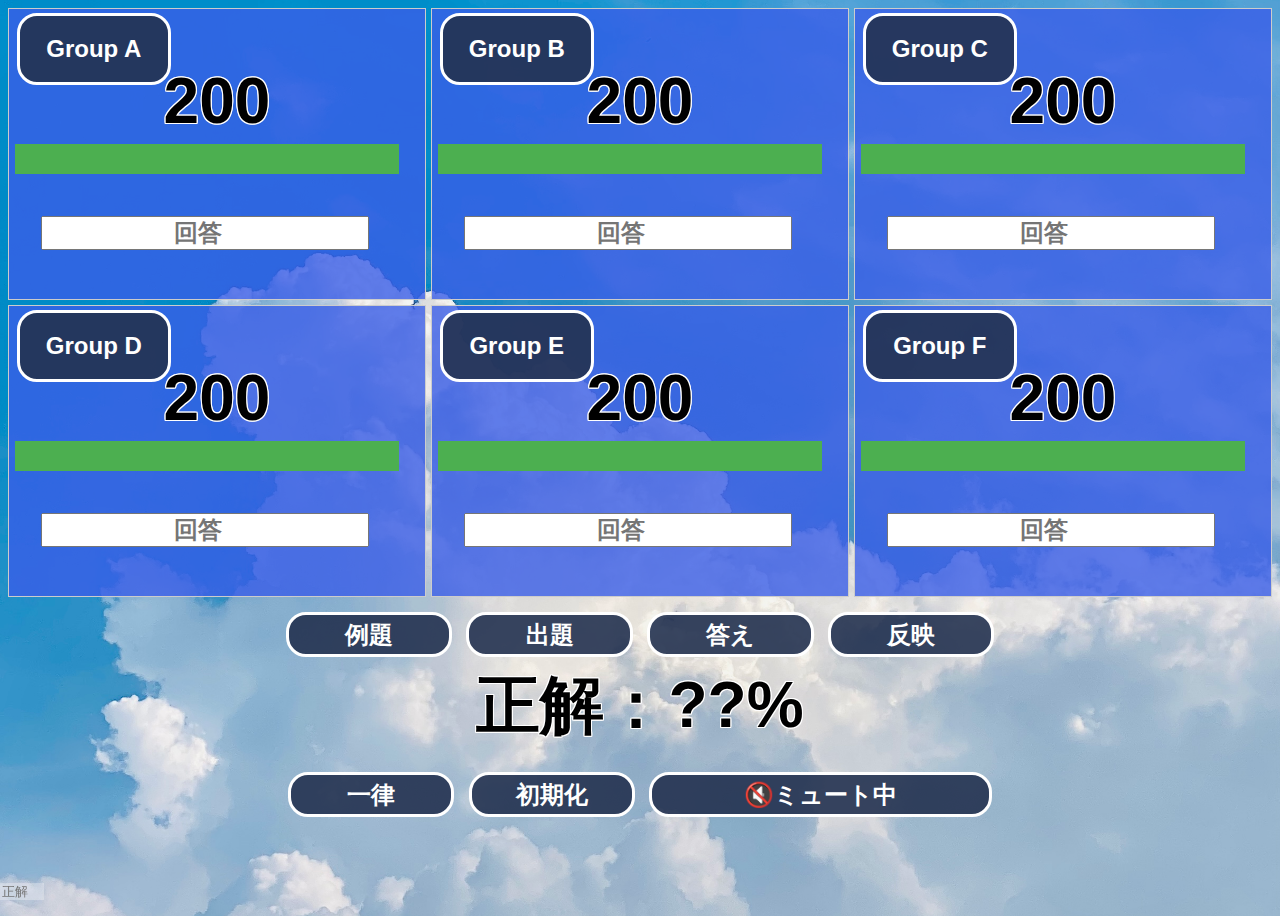
==== commit ff106b88: "本番前日調整" ====
--- a/Balloon/balloon.html
+++ b/Balloon/balloon.html
@@ -64,8 +64,8 @@
       position: absolute;
       top: 1px;
       left: 5px;
-      width: 10vw;
-      height: 10vh;
+      width: 12vw;
+      height: 8vh;
       margin: 3px;
       padding: 10px;
     }
@@ -112,14 +112,14 @@
     }
 
     .action_button {
-      width: 12vw;
+      width: 13vw;
       height: 5vh;
       border-radius: 15px;
       margin: calc(5px);
     }
 
     #muteBtn {
-      width: calc(24vw + 10px);
+      width: calc(26vw + 10px);
     }
 
     .Btn {
@@ -359,7 +359,7 @@
       }
     }
 
-    function animateNumber() {
+    async function animateNumber() {
       var inputNumber = document.getElementById('correctAnswerInput');
       if (Object.keys(QAdict).length >= questionNumber) {
         let firstQuestion = Object.keys(QAdict)[questionNumber];
@@ -384,10 +384,16 @@
           resultDisplay.textContent = "正解：" + set2fig(targetNumber) + "%";
           if (muting == false) {
             const sound = playAlarm("img/drumroll2.mp3", false);
+            // setTimeout(showAlert('','結果を反映してよろしいですか?','confirm','decreaseHealth()'),3000);
           }
         }
       }, animationInterval);
-    }
+      await sleep(7000);
+      showAlert('', '結果を反映してよろしいですか?', 'confirm', 'decreaseHealth()')
+    }
+    function sleep(ms) {
+      return new Promise(resolve => setTimeout(resolve, ms));
+    };
 
   </script>
 
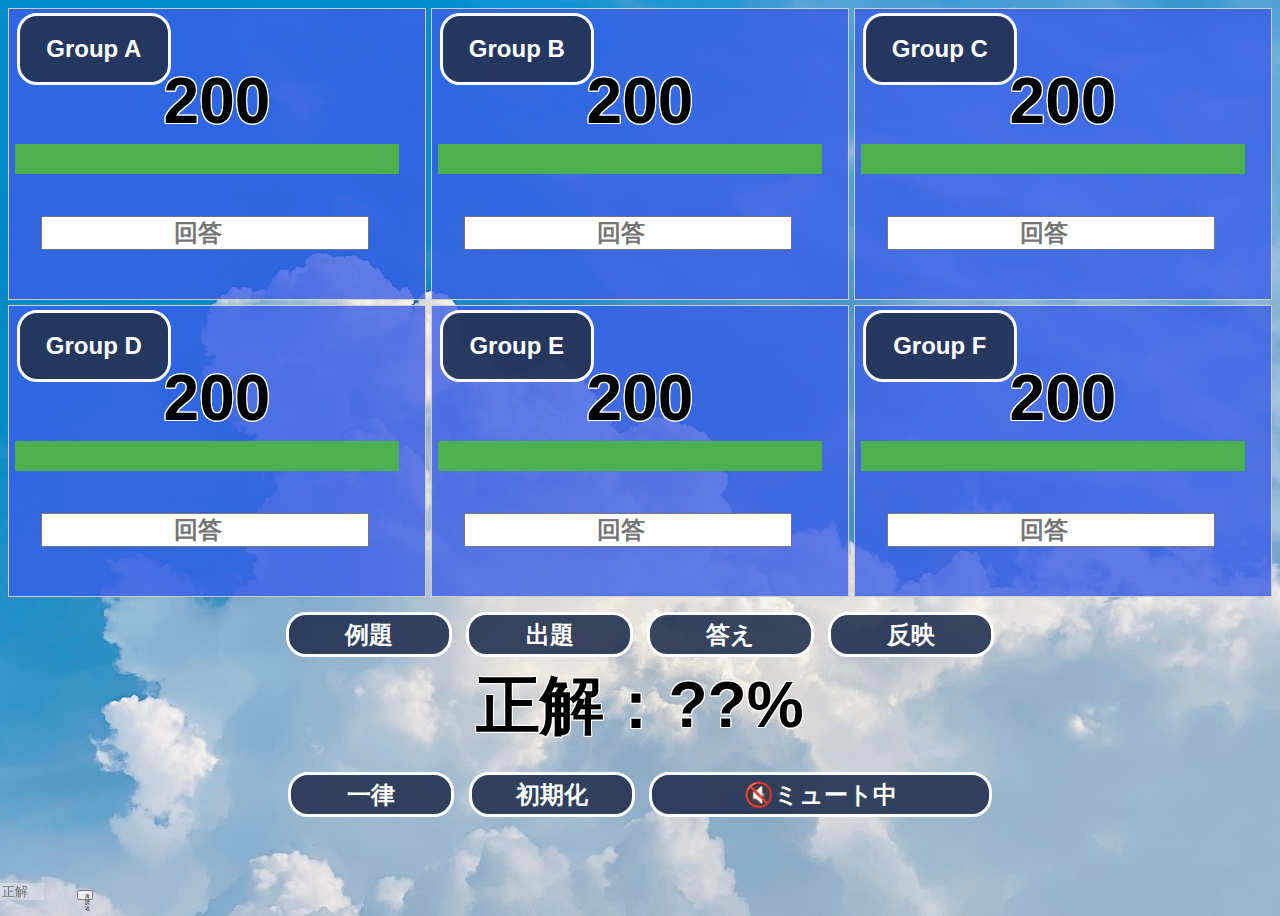
==== commit 0c4298a0: "再読み込み" ====
--- a/Balloon/balloon.html
+++ b/Balloon/balloon.html
@@ -138,6 +138,15 @@
     .Selected {
       background-color: var(--use-color-c1);
     }
+
+    .miniBtn{
+      position: fixed;
+      left: 6vw;
+      bottom: 0vh;
+      width: 10px;
+      height: 10px;
+      font-size: 5px;
+    }
   </style>
 </head>
 
@@ -221,8 +230,9 @@
       onclick="showAlert('','初期化してよろしいですか?','confirm','resetHealth()')">初期化</button>
     <button class="Btn action_button default_text small_text" onclick="mute(this)" id="muteBtn">🔇ミュート中</button>
     <input type="password" class="correct-answer" id="correctAnswerInput" placeholder="正解" min="0" step="1"
-      max="100"><br><br>
-  </div>
+      max="100">
+      <button class="miniBtn" onclick="showAlert('','初期化してよろしいですか?','confirm','reload()')" id="reloadBtn">再読込</button>
+    </div>
   <!-- <br><br><br><br><br>
   <div class="website-box2">
   </div> -->
@@ -239,6 +249,10 @@
         muting = true;
         obj.innerHTML = "🔇ミュート中";
       }
+    }
+
+    function reload(){
+      window.location.reload();
     }
 
     let questionNumber = 0;
